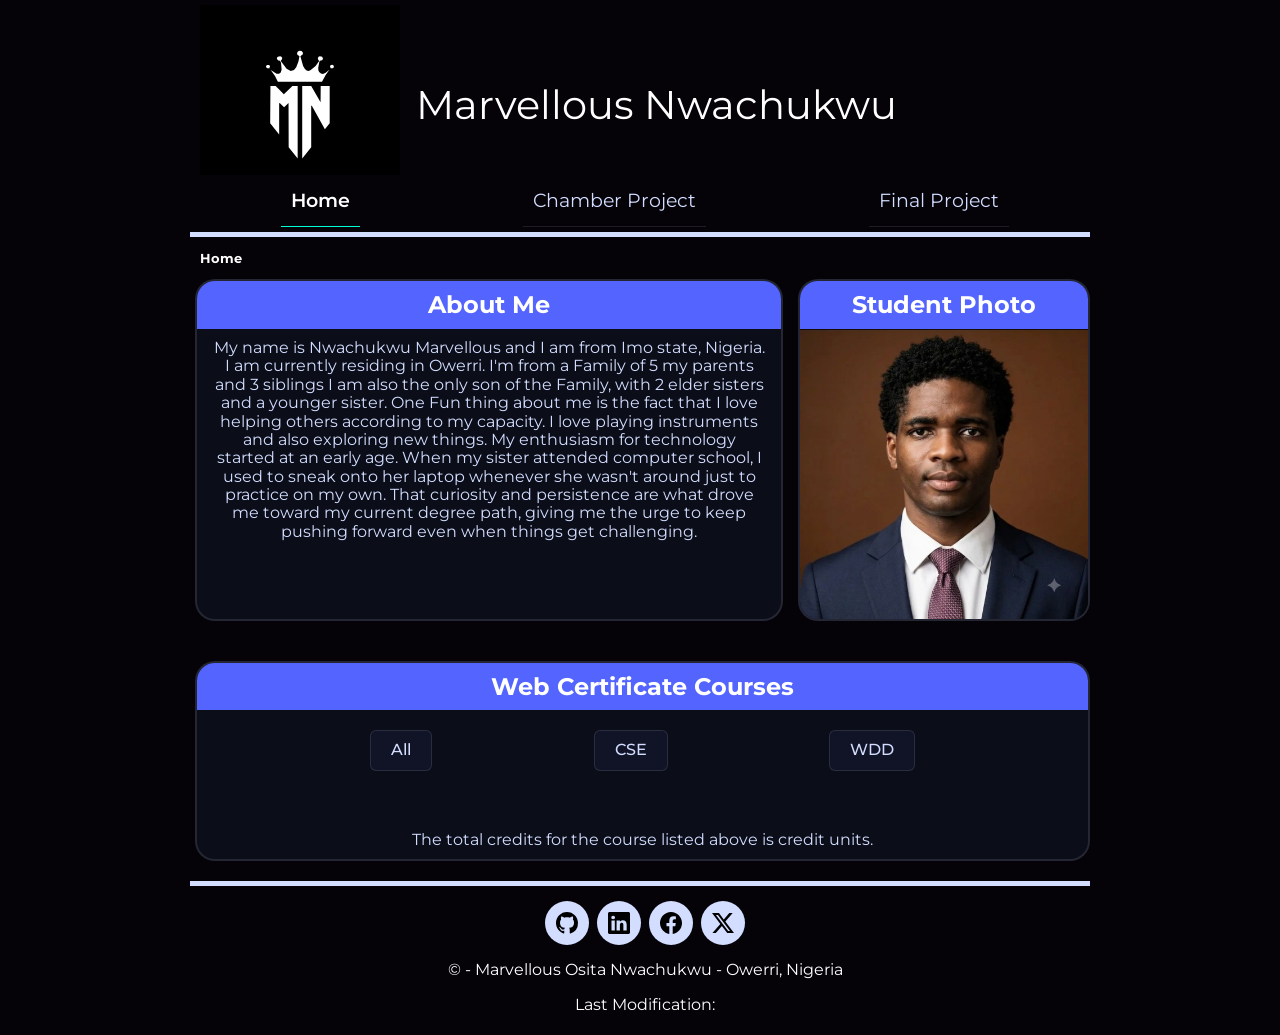
==== index.html @ d5bd5814 "this shouldbe the last" ====
<!DOCTYPE html>
<html lang="en">

<head>
    <meta charset="UTF-8">
    <meta name="viewport" content="width=device-width, initial-scale=1.0">
    <title>Course Homepage</title>
    <meta name="description" content="This is going to be my course homepaage for the Term 5">
    <meta name="author" content="Marvellous Nwachukwu">

    <link rel="preconnect" href="https://fonts.googleapis.com">
    <link rel="preconnect" href="https://fonts.gstatic.com" crossorigin>
    <link href="https://fonts.googleapis.com/css2?family=Montserrat:wght@400;500&display=swap" rel="stylesheet">

    <link rel="stylesheet" href="styles/normalize.css">
    <link rel="stylesheet" href="styles/homepage-small.css">
    <link rel="stylesheet" href="styles/homepage-large.css" media="(min-width: 38rem)">

    <script src="scripts/homepage-course.js" defer></script>
    <script src="scripts/homepage-navigation.js" defer></script>
    <script src="scripts/homepage-date.js" defer></script>

</head>

<body>
    <header>
        <img src="images/homepage-logo.svg" alt="homepage logo" width="100" height="100">
        <span class="name">Marvellous Nwachukwu</span>
        <button id="ham-btn" class="hamburger"></button>
        <nav id="nav-bar" class="navigation">
            <ul>
                <li class="current"><a href="index.html">Home</a></li>
                <li><a href="#">Chamber Project</a></li>
                <li><a href="#">Final Project</a></li>
            </ul>
        </nav>
    </header>

    <main>
        <h1>Home</h1>
        <div class="about-grid">   
            <section class="about">
                <h2>About Me</h2>
                <p>
                    My name is Nwachukwu Marvellous and I am from Imo state, Nigeria. I am currently residing in Owerri.
                    I'm from a Family of 5 my parents and 3 siblings I am also the only son of the Family, with 2 elder sisters 
                    and a younger sister. One Fun thing about me is the fact that I love helping others according to my capacity. 
                    I love playing instruments and also exploring new things. My enthusiasm for technology started at an early age. 
                    When my sister attended computer school, I used to sneak onto her laptop whenever she wasn't around just to 
                    practice on my own. That curiosity and persistence are what drove me toward my current degree path, giving me 
                    the urge to keep pushing forward even when things get challenging.
                </p>
            </section>
            <section class="about">
                <h2>Student Photo</h2>
                <img src="images/marvis-profile.jpg" alt="profile photo" width="512" height="512">
            </section>
        </div>
        <section class="about">
            <h2>Web Certificate Courses</h2>
            <div id="filter" class="filter-button">
                <button id="all-btn" type="button">All</button>
                <button id="cse-btn" type="button">CSE</button>
                <button id="wdd-btn" type="button">WDD</button>
            </div>
            
            <ul class="courses"></ul>

            <p>The total credits for the course listed above is <span id="total-credits"> credit units.</span></p>
        </section>
    </main>

    <footer>
        <div class="logo">
            <a href="https://github.com/MarvisGreat" target="_blank" rel="noopener">
                <img src="images/github.svg" alt="github image" width="16" height="16">
            </a>
            <a href="https://www.linkedin.com/in/marvisgreat-profile" target="_blank" rel="noopener">
                <img src="images/linkedin.svg" alt="linkedln image" width="16" height="16">
            </a>
            <a href="https://www.facebook.com/share/1AkUseoeu4/" target="_blank" rel="noopener">
                <img src="images/facebook.svg" alt="facebook image" width="16" height="16">
            </a>
            <a href="https://x.com/Lapez_fundhz" target="_blank" rel="noopener">
                <img src="images/twitter-x.svg" alt="X formerly twitter image" width="16" height="16">
            </a>
        </div>
        <p>&copy;<span id="currentyear"></span> - Marvellous Osita Nwachukwu - Owerri, Nigeria</p>
        <p>Last Modification: <span id="lastModified"></span></p>
    </footer>
</body>

</html>
---- styles/homepage-small.css ----
* {
    box-sizing: border-box;
}

:root {
    /* Brand colors */
    --primary: #00FFD4;
    --secondary: #5465FF;
    --accent: #D2DDFF;

    /* Backgrounds */
    --bg-dark: #050208;
    --bg-dark-secondary: #0B0D18;
    --bg-card: #111426;

    /* Text */
    --text-primary: #FFFFFF;
    --text-secondary: #D2DDFF;
    --text-muted: #8F98B8;

    /* Borders */
    --border: rgba(210, 221, 255, 0.12);

    /* Hover states */
    --primary-hover: #00E6BF;
    --secondary-hover: #6575FF;
}
body {
    font-family: "Montserrat", sans-serif;
    background-color: var(--bg-dark);
    color: var(--text-primary);
}

header {
    display: grid;
    grid-template-columns: 60px auto 40px;
    align-items: center;
    padding: 5px 0 5px 10px;
    border-bottom: solid 5px var(--accent);
}

header img {
    display: block;
    width: 100%;
    height: auto;
}

header span {
    font-size: 1.4rem;
    margin-left: 10px;
}

.hamburger {
    background-color: var(--bg-dark);
    border: none;
    font-size: 2rem;
    color: var(--primary);
    cursor: pointer;

}

.hamburger::before {
    content: "\2630";
}

.hamburger.show::before {
    content: "\2715";
}

.hamburger:hover {
    color: var(--secondary);
}

.navigation {
    display: none;
    background-color: var(--bg-dark);
}

.navigation.show {
    display: block;
}

.navigation ul {
    list-style-type: none;
    margin: 0;
    padding: 8px 0;
}

.navigation li {
    margin: 0;
}

.navigation a {
    display: block;
    padding: 14px 10px;
    font-size: 1rem;
    line-height: 1.2;
    color: var(--text-secondary);
    text-decoration: none;
    border-bottom: 1px solid var(--border);
    white-space: nowrap;
}

.navigation a:hover {
    color: var(--primary);
    background-color: rgba(0, 255, 212, 0.05);
    padding-left: 15px;
}

.navigation li.current a {
    color: var(--text-primary);
    font-weight: 600;
    border-bottom-color: var(--primary);
}

h1 {
    padding: 5px 0 5px 10px;
    font-size: small;
}

h1,
h2,
h3,
strong {
    color: var(--text-primary);
}
.about {
    display: grid;
    grid-template-rows: auto 1fr;
    box-sizing: border-box;
    border: 2px solid var(--border);
    border-radius: 20px;
    margin-bottom: 20px;
    margin-left: 5px;
    background-color: var(--bg-dark-secondary);
    color: var(--text-secondary);
    transition: 0.3s ease;
    overflow: hidden;
}

.about:hover {
    border-color: rgba(0, 183, 255, 0.4);
    transform: translateY(-5px);
    box-shadow: 0 15px 40px rgba(0, 255, 212, 0.08);
}

.about h2 {
    display: flex;
    background-color: var(--secondary);
    justify-content: center;
    align-items: center;
    width: 100%;
    padding: 10px 0;
    margin: 0;
    border-radius: 10px 10px 0 0;
}

.about p {
    padding: 10px 15px;
    margin: 0;
    text-align: center;
}

.about img {
    width: 100%;
    height: auto;
}

.filter-button {
    display: flex;
    justify-content: space-evenly;
    align-items: center;
    box-sizing: border-box;
    padding: 20px;   
    gap: 8px;
}

.filter-button button {
    background-color: var(--bg-card);
    color: var(--text-secondary);
    border: 1px solid var(--border);
    border-radius: 6px;
    padding: 10px 20px;
    font-weight: 500;
    cursor: pointer;
    transition: all 0.25s ease-in-out;
}

.filter-button button:hover {
    background-color: var(--secondary);
    color: var(--text-primary);
    border-color: var(--secondary-hover);
    transform: translateY(-2px);
    box-shadow: 0 4px 12px rgba(84, 101, 255, 0.3);
}

.filter-button button.active {
    background-color: var(--primary);
    color: var(--bg-dark);
    border-color: var(--primary-hover);
    font-weight: bold;
}

.courses {
    display: grid;
    grid-template-columns: repeat(auto-fit, minmax(180px, 1fr));
    gap: 10px;
    padding: 0;
    margin: 15px 10px;
    list-style: none;
}

.courses li {
    display: flex;
    flex-direction: column;
    padding: 12px 10px;
    text-align: center;
    justify-content: space-between;
    border-radius: 8px;
    border: 1px solid var(--border);
    transition: transform 0.2s ease, box-shadow 0.2s ease;
}

.courses div h3 {
    margin: 0 0 10px 0;
    font-size: 1.2rem;
    font-weight: bold;
}


.courses div p {
    margin: 0 0 10px 0;
    font-size: 0.9rem;
    line-height: 1.4;
    flex-grow: 1;
}

.courses div p:last-child {
    margin: 0;
    font-size: 0.85rem;
    font-weight: 600;
    opacity: 0.9;
}

.courses li:hover {
    transform: translateY(-2px);
}

.courses li.completed {
    background-color: var(--bg-card);
    color: var(--text-primary);
    border: 1px solid var(--border);
    border-left: 6px solid var(--se)
}

.courses li.not-completed {
    background-color: transparent;
    color: var(--text-primary);
    border-style: dashed;
    border: 1px solid var(--primary);
    border-left: 6px solid var(--primary); 
    border-radius: 8px;
}

.courses li p {
    color: var(--text-primary);
}














footer {
    text-align: center;
    color: var(--text-primary);
    padding: 5px 0 5px 10px;
    border-top: solid 5px var(--accent);
}

.logo {
    display: flex;
    justify-content: center;
    column-gap: 8px;
}

.logo a {
    display: flex;
    justify-content: center;
    align-items: center;
    border: var(--border) solid 1px;
    border-radius: 22px;
    width: 44px;
    height: 44px;
    background-color: var(--accent);
    margin-top: 10px;
}

.logo img {
    width: 22px;
    height: 22px;
}

.logo a:hover {
    background-color: #ddd;
}
---- styles/homepage-large.css ----
@media only screen and (min-width: 38rem) {
    header,
    main,
    nav,
    footer {
        max-width: 900px;
        margin: 0 auto;
    }

    header {
        display: flex;
        flex-wrap: wrap;
        align-items: center;
    }

    header img {
        width: 200px;
        height: auto;
    }
 
    header span {
        flex: 1;
        margin-left: 1rem;
        font-size: 2.5rem;
        margin-bottom: 0;
        line-height: 1.1;
    }

    .hamburger {
        display: none;
    }
    .navigation {
        display: block;
        width: 100%;
        margin-top: -30px;

    }

    .navigation a {
        font-size: 1.2rem;
    }

    .navigation ul {
        display: flex;
        justify-content: space-around;
        align-items: center;
        padding: 0;
        margin: 0;
        list-style: none;
    }
    
    .about-grid {
        display: grid;
        grid-template-columns: 2fr 1fr;
        gap: 10px;
        margin-bottom: 20px;
    }
    .courses {
        display: grid;
        grid-template-columns: repeat(3, 1fr);
        gap: 15px;
    }

    .courses li { 
    display: flex;
    flex-direction: column;
    justify-content: space-between;
}

}
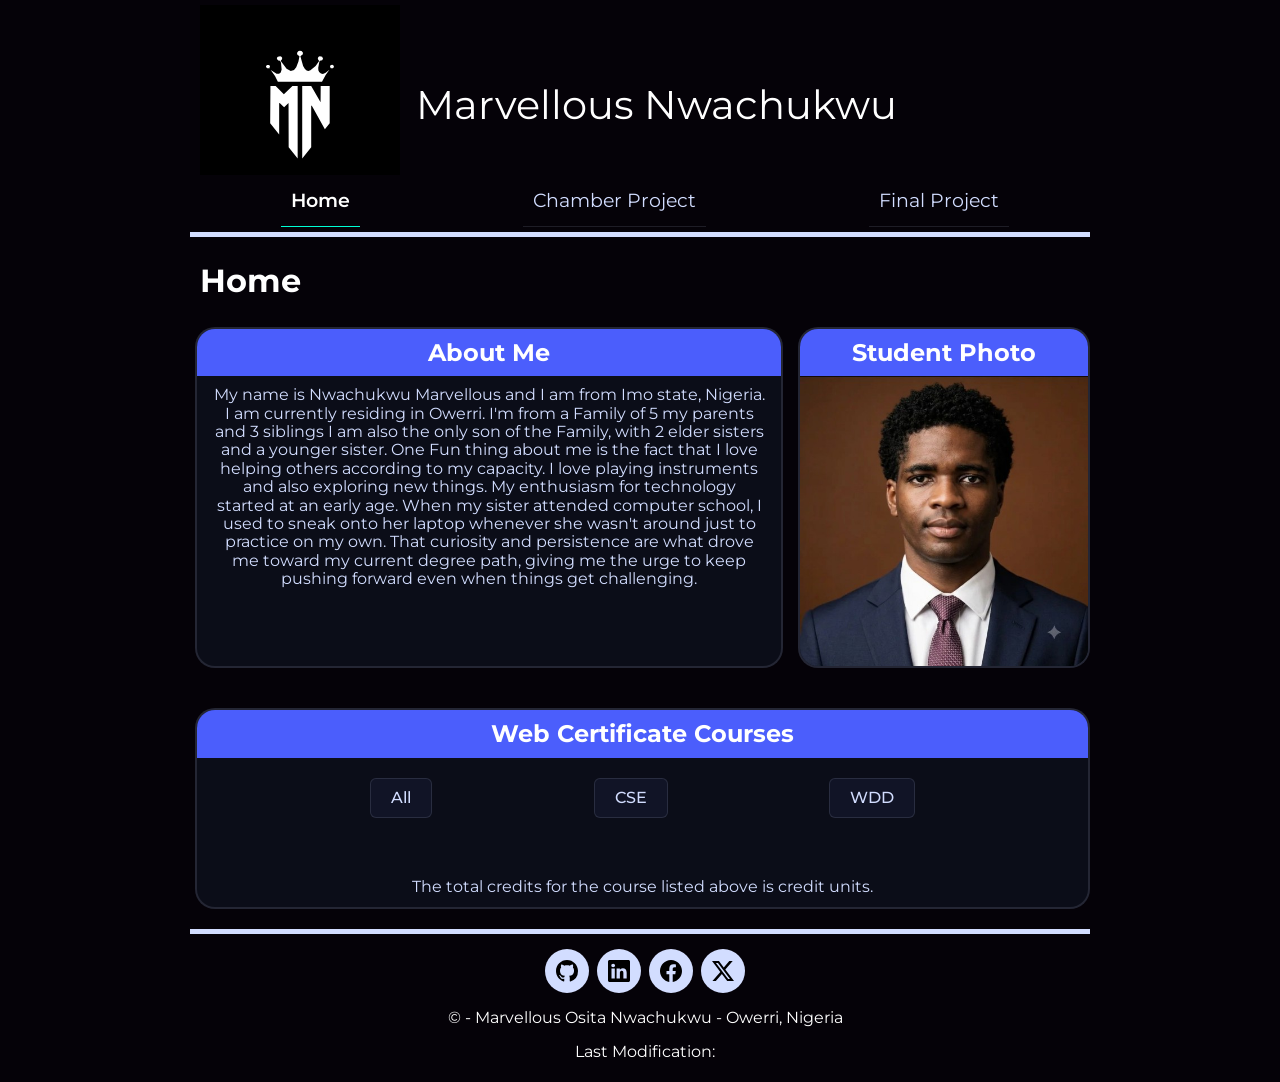
==== commit 3615551b: "updated" ====
--- a/index.html
+++ b/index.html
@@ -26,7 +26,7 @@
     <header>
         <img src="images/homepage-logo.svg" alt="homepage logo" width="100" height="100">
         <span class="name">Marvellous Nwachukwu</span>
-        <button id="ham-btn" class="hamburger"></button>
+        <button id="ham-btn" class="hamburger" aria-label="Menu"></button>
         <nav id="nav-bar" class="navigation">
             <ul>
                 <li class="current"><a href="index.html">Home</a></li>
--- a/styles/homepage-small.css
+++ b/styles/homepage-small.css
@@ -5,7 +5,7 @@
 :root {
     /* Brand colors */
     --primary: #00FFD4;
-    --secondary: #5465FF;
+    --secondary: #4b5efc;
     --accent: #D2DDFF;
 
     /* Backgrounds */
@@ -115,7 +115,7 @@
 
 h1 {
     padding: 5px 0 5px 10px;
-    font-size: small;
+    font-size: 2rem;
 }
 
 h1,
@@ -266,19 +266,6 @@
     color: var(--text-primary);
 }
 
-
-
-
-
-
-
-
-
-
-
-
-
-
 footer {
     text-align: center;
     color: var(--text-primary);
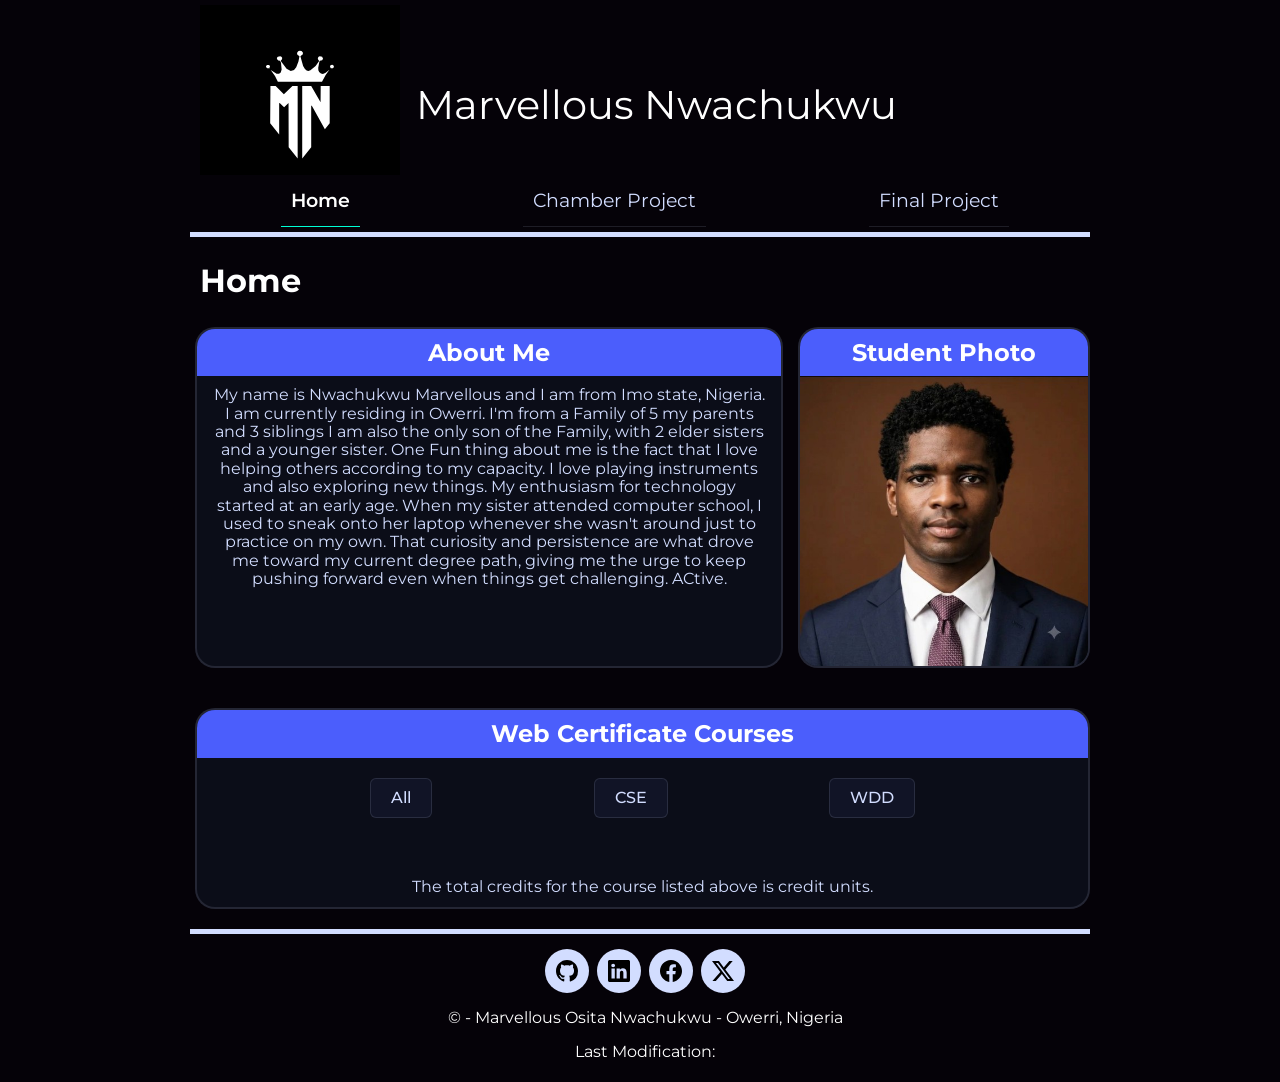
==== commit bc6c0999: "Ff" ====
--- a/index.html
+++ b/index.html
@@ -48,7 +48,7 @@
                     I love playing instruments and also exploring new things. My enthusiasm for technology started at an early age. 
                     When my sister attended computer school, I used to sneak onto her laptop whenever she wasn't around just to 
                     practice on my own. That curiosity and persistence are what drove me toward my current degree path, giving me 
-                    the urge to keep pushing forward even when things get challenging.
+                    the urge to keep pushing forward even when things get challenging. ACtive.
                 </p>
             </section>
             <section class="about">
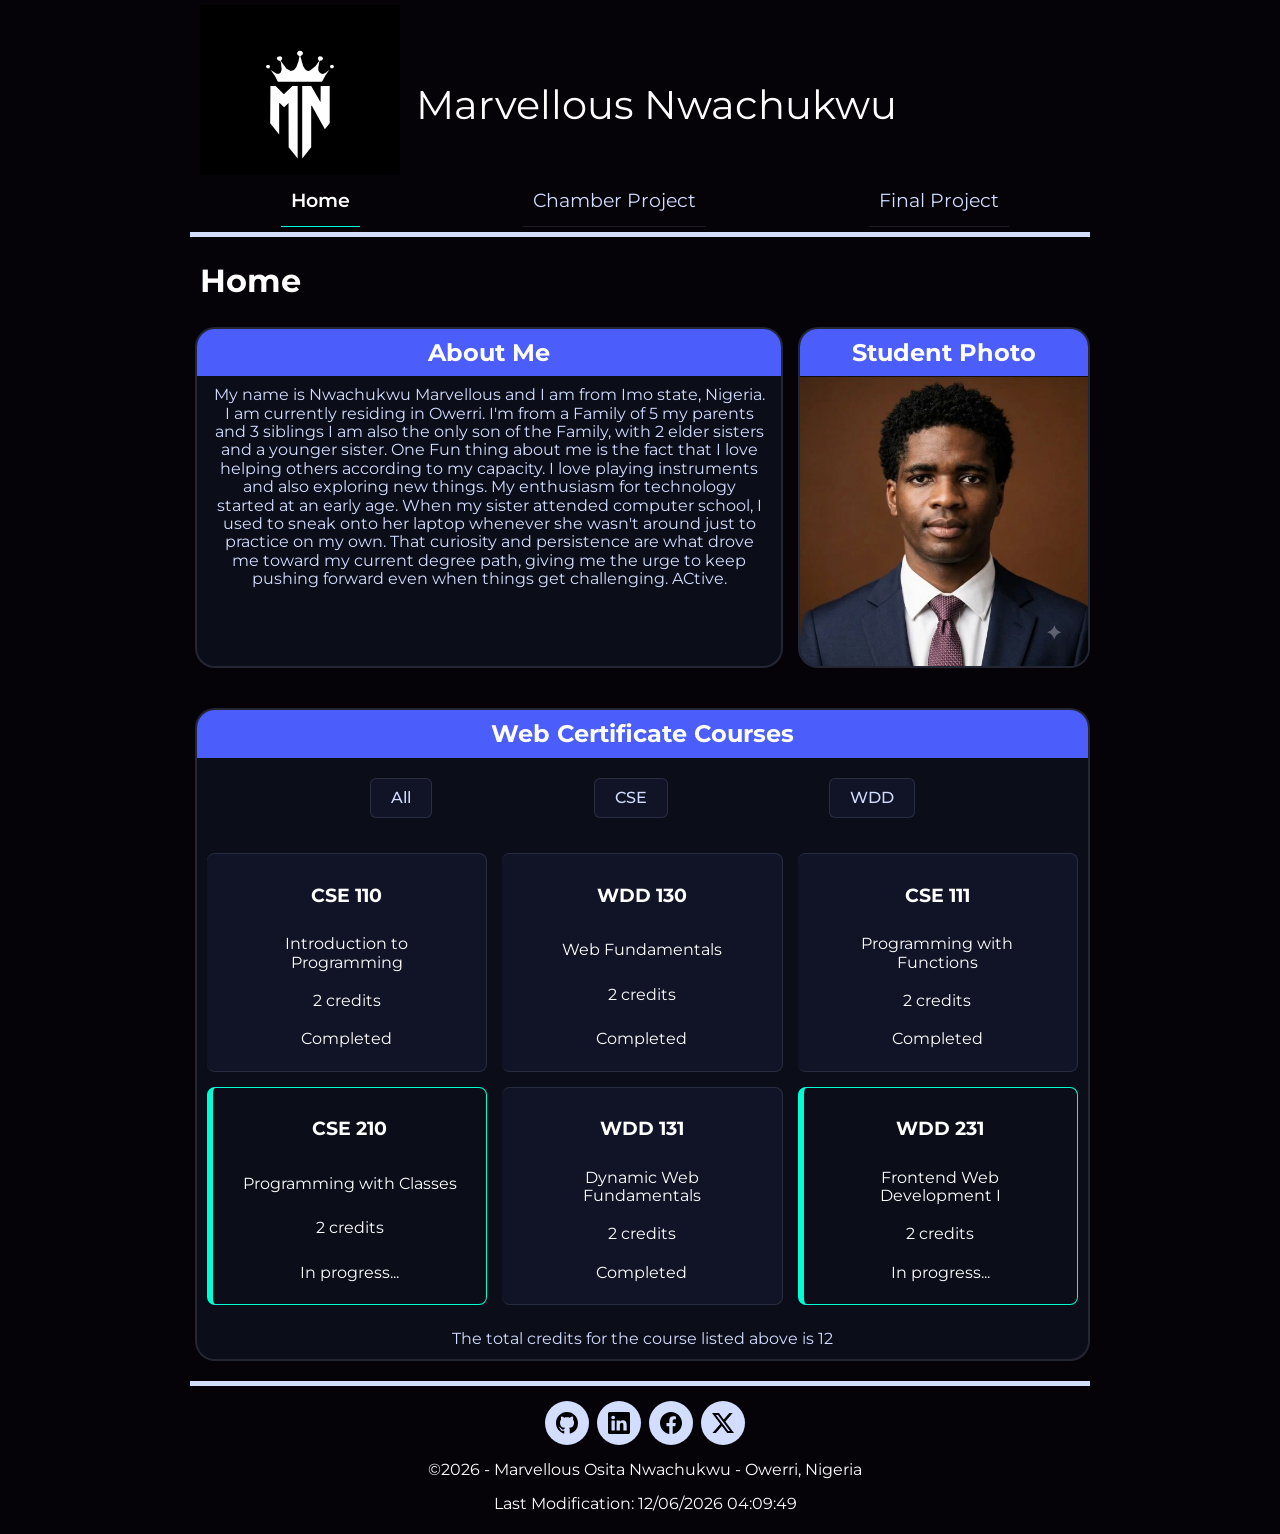
==== commit 4a424415: "update" ====
--- a/index.html
+++ b/index.html
@@ -7,6 +7,8 @@
     <title>Course Homepage</title>
     <meta name="description" content="This is going to be my course homepaage for the Term 5">
     <meta name="author" content="Marvellous Nwachukwu">
+
+    <link rel="icon" href="favicon.ico">
 
     <link rel="preconnect" href="https://fonts.googleapis.com">
     <link rel="preconnect" href="https://fonts.gstatic.com" crossorigin>
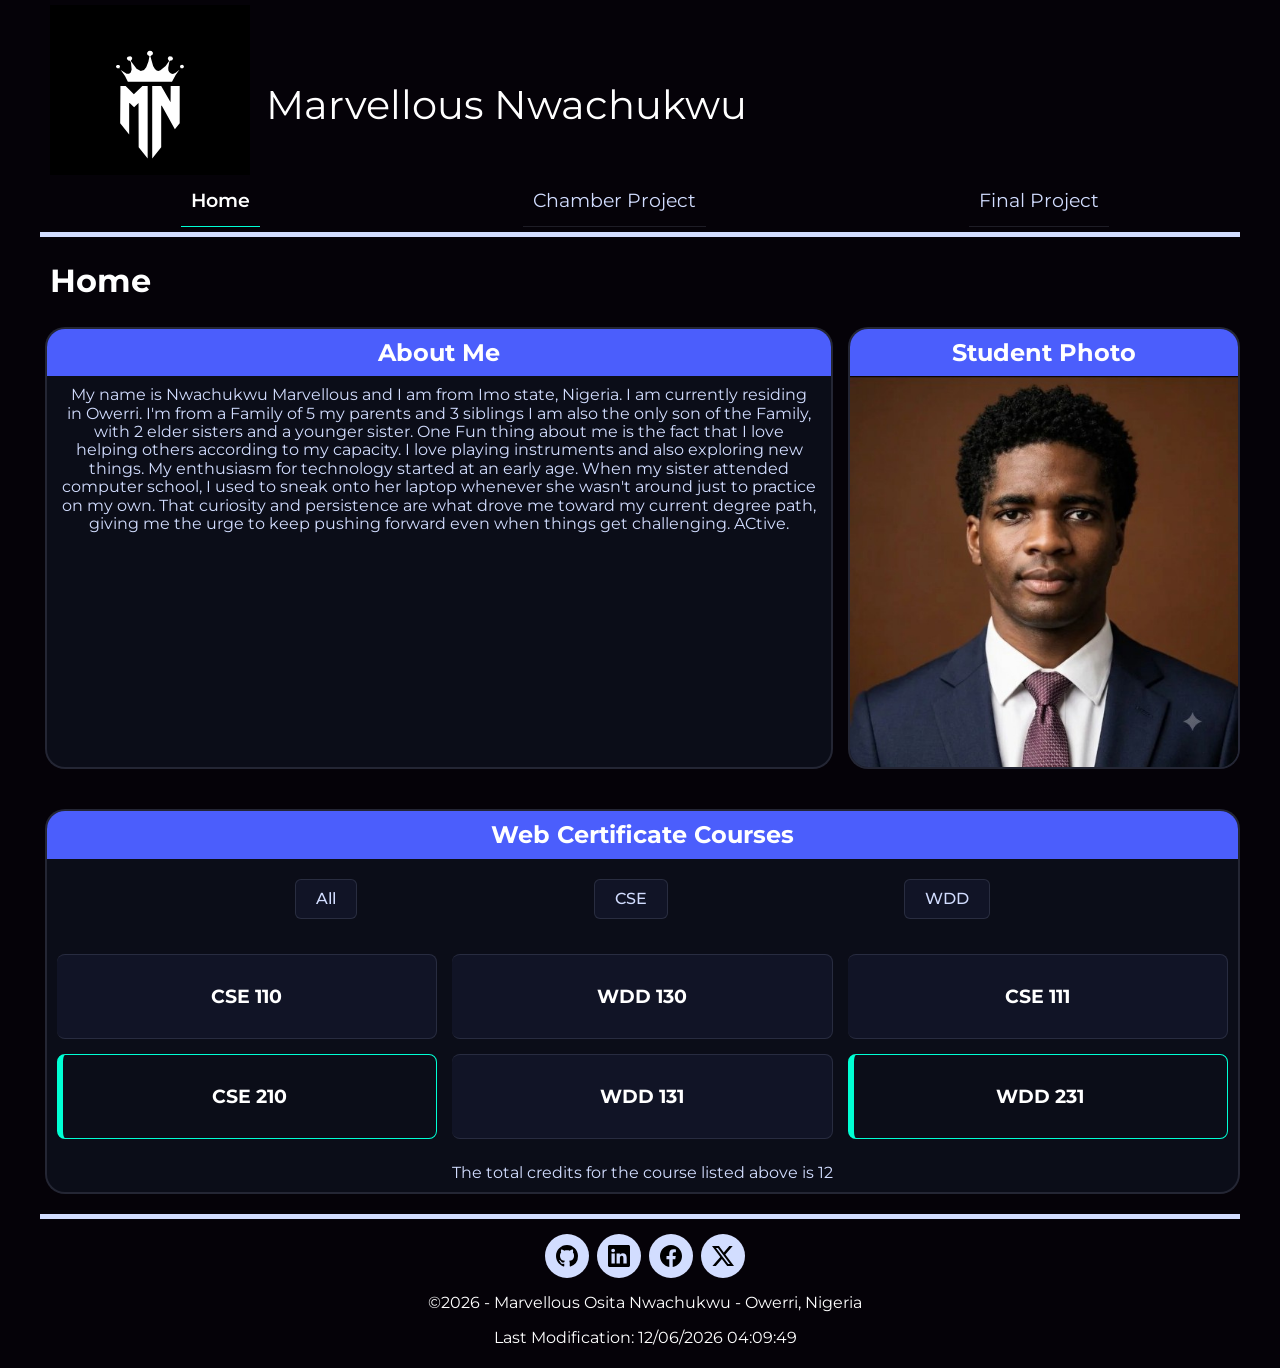
==== commit ffeb89f0: "update" ====
--- a/index.html
+++ b/index.html
@@ -7,6 +7,11 @@
     <title>Course Homepage</title>
     <meta name="description" content="This is going to be my course homepaage for the Term 5">
     <meta name="author" content="Marvellous Nwachukwu">
+
+    <meta property="og:title" content="Marvellous Nwachukwu | Course Homepage">
+    <meta property="og:description" content="Welcome to my course home page featuring my web development projects and learning assignments.">
+    <meta property="og:image" content="https://github.com/MarvisGreat/wdd231/raw/main/images/marvis-profile.jpg">
+    <meta property="og:url" content="https://marvisgreat.github.io/wdd231/index.html">
 
     <link rel="icon" href="favicon.ico">
 
@@ -70,6 +75,8 @@
 
             <p>The total credits for the course listed above is <span id="total-credits"> credit units.</span></p>
         </section>
+
+        <dialog id="course-details"></dialog>
     </main>
 
     <footer>
--- a/styles/homepage-small.css
+++ b/styles/homepage-small.css
@@ -244,6 +244,7 @@
 
 .courses li:hover {
     transform: translateY(-2px);
+    cursor: pointer;
 }
 
 .courses li.completed {
@@ -298,4 +299,38 @@
 
 .logo a:hover {
     background-color: #ddd;
-}+}
+
+dialog {
+    border: 1px solid rgb(0 0 0 / 10%);
+    border-radius: .25rem;
+    padding: 1rem;
+    background-color: var(--bg-card);
+    color: var(--text-primary);
+    width: 90%;
+    max-width: 600px;
+}
+
+::backdrop {
+    background-color: rgb(0 0 0 / 50%);
+}
+
+dialog button {
+    position: absolute;
+    top: 23px;
+    right: 23px;
+    padding: .5rem 1rem;
+    border: 1px solid rgb(0 0 0 / 10%);
+}
+
+#closeModal {
+    cursor: pointer;
+    background-color: transparent;
+    color: var(--primary);
+    font-size: 40px;
+
+}
+
+#closeModal:hover {
+    color: var(--secondary-hover);
+}
--- a/styles/homepage-large.css
+++ b/styles/homepage-large.css
@@ -3,7 +3,7 @@
     main,
     nav,
     footer {
-        max-width: 900px;
+        max-width: 1200px;
         margin: 0 auto;
     }
 
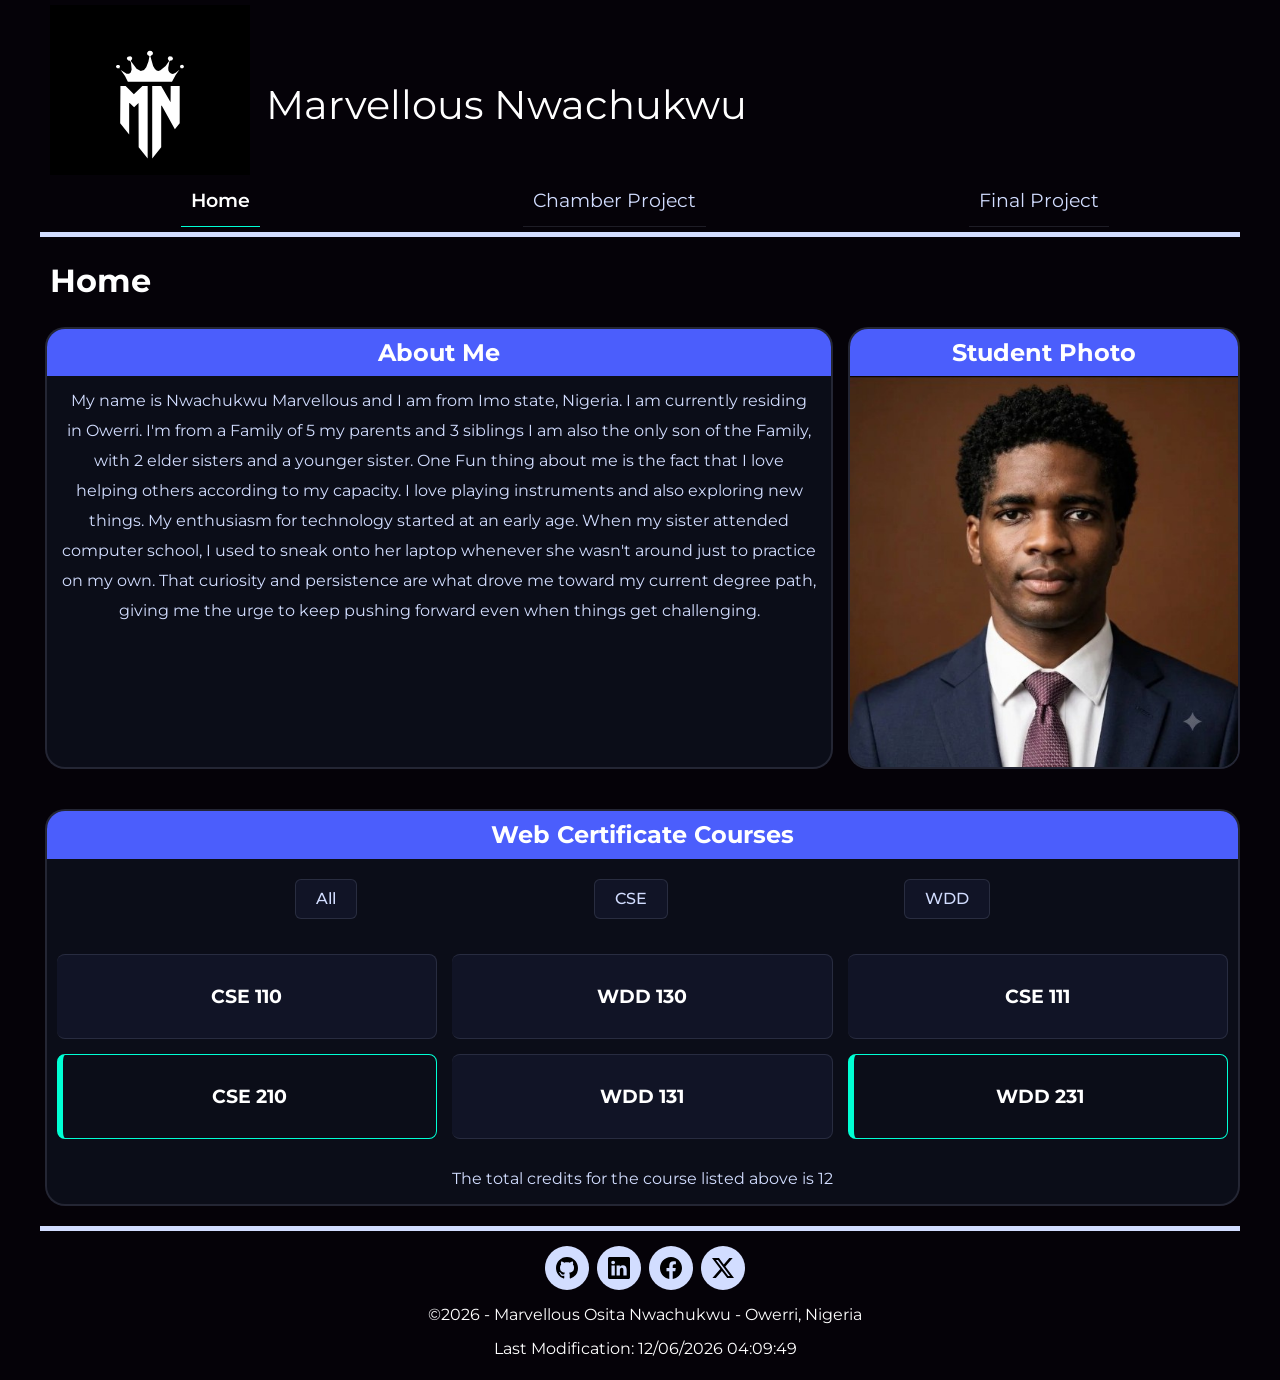
==== commit 83d4648d: "active" ====
--- a/index.html
+++ b/index.html
@@ -37,7 +37,7 @@
         <nav id="nav-bar" class="navigation">
             <ul>
                 <li class="current"><a href="index.html">Home</a></li>
-                <li><a href="#">Chamber Project</a></li>
+                <li><a href="chamber/index.html">Chamber Project</a></li>
                 <li><a href="#">Final Project</a></li>
             </ul>
         </nav>
@@ -55,7 +55,7 @@
                     I love playing instruments and also exploring new things. My enthusiasm for technology started at an early age. 
                     When my sister attended computer school, I used to sneak onto her laptop whenever she wasn't around just to 
                     practice on my own. That curiosity and persistence are what drove me toward my current degree path, giving me 
-                    the urge to keep pushing forward even when things get challenging. ACtive.
+                    the urge to keep pushing forward even when things get challenging.
                 </p>
             </section>
             <section class="about">
--- a/styles/homepage-small.css
+++ b/styles/homepage-small.css
@@ -159,6 +159,8 @@
     padding: 10px 15px;
     margin: 0;
     text-align: center;
+    font-size: 16px;
+    line-height: 30px;
 }
 
 .about img {
--- a/styles/homepage-large.css
+++ b/styles/homepage-large.css
@@ -61,10 +61,10 @@
         gap: 15px;
     }
 
-    .courses li { 
-    display: flex;
-    flex-direction: column;
-    justify-content: space-between;
-}
+    .about img {
+        display: flex;
+        justify-content: center;
+        align-items: center;
+    }
 
 }
